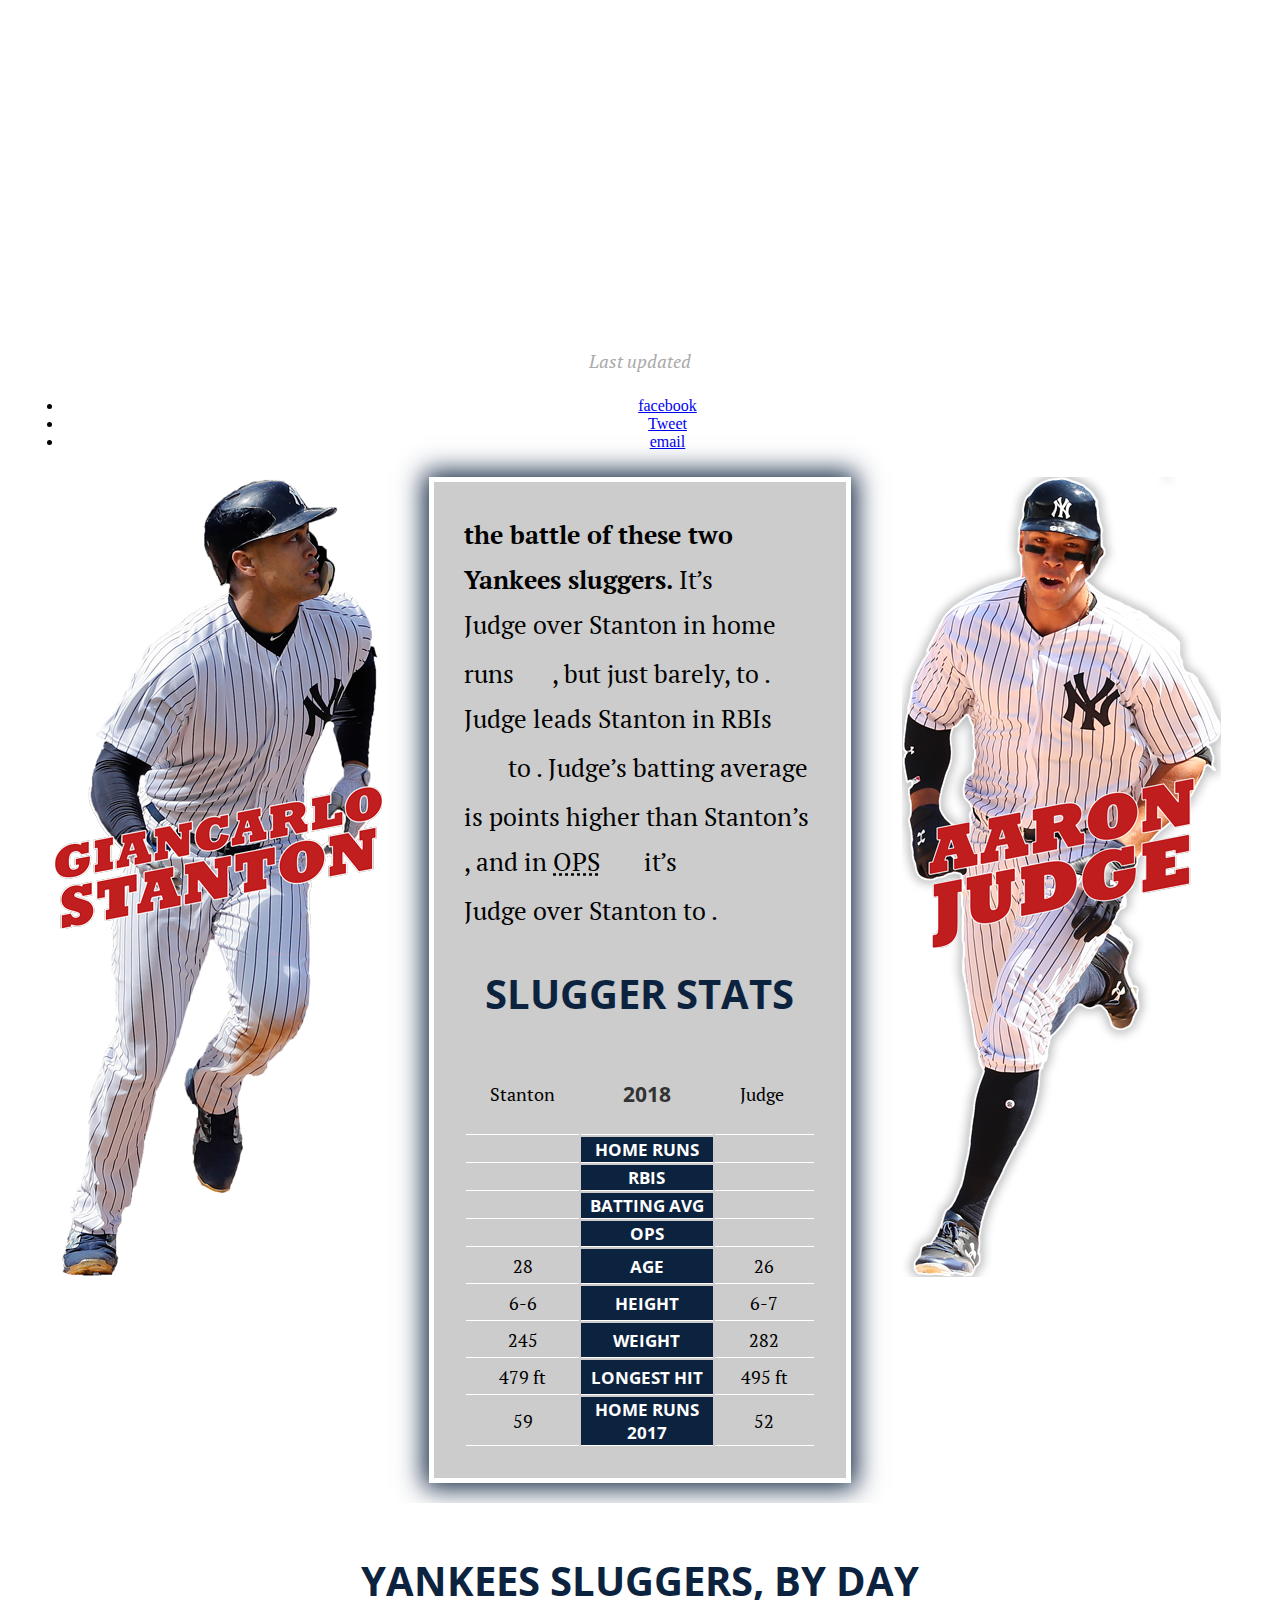
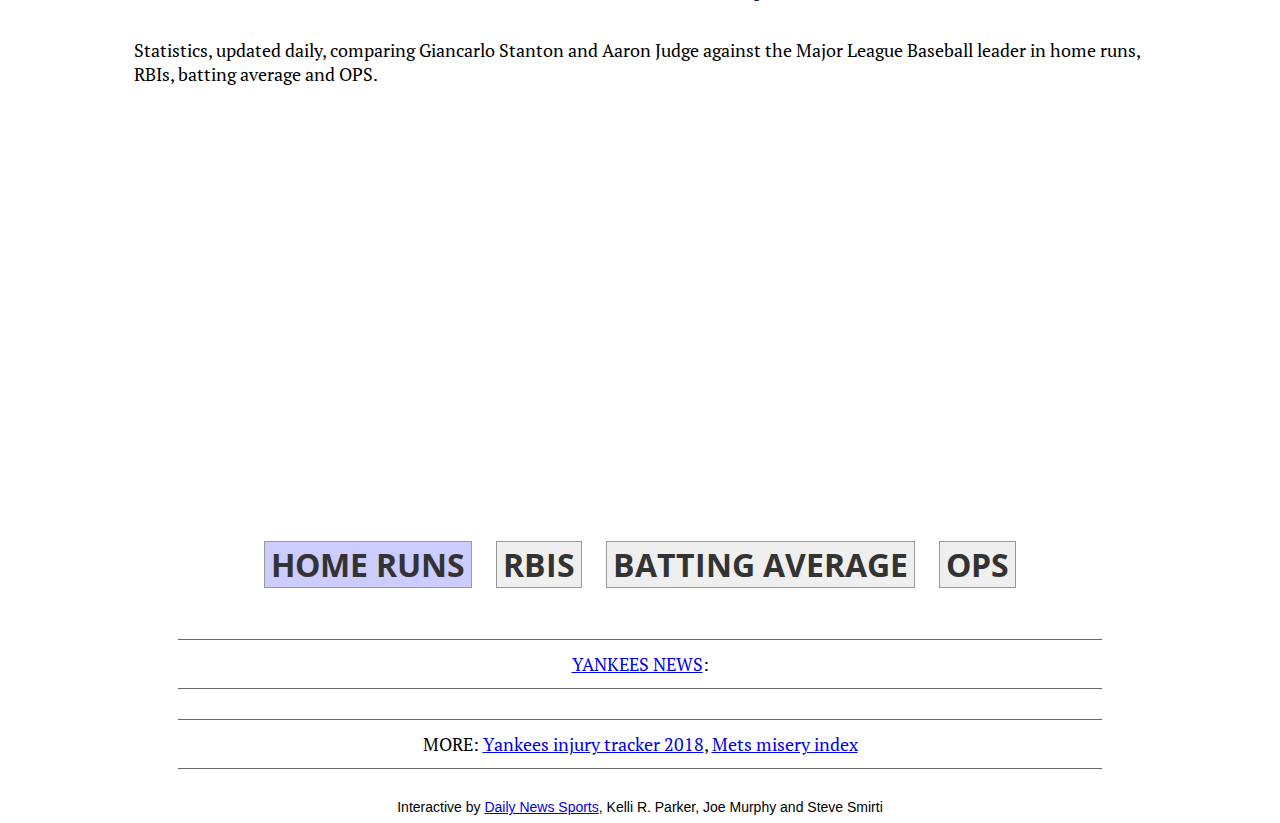
==== www/index.html @ 4eeb4715 "Start on the stats comparison functionaltiy" ====
<!DOCTYPE HTML>
<html lang="en">
<head>
    <title>Yankees sluggers stat tracker: Giancarlo Stanton vs. Aaron Judge</title>
    <link rel="icon" type="image/png" href="http://interactive.nydailynews.com/favicons.png">
    <meta charset="utf-8" />
    <meta name="viewport" content="width=device-width,initial-scale=1" />
    <meta name="apple-mobile-web-app-capable" content="yes" />
    <meta name="apple-mobile-web-app-status-bar-style" content="black" />
    <meta name="format-detection" content="telephone=no" />
    <meta http-equiv="X-UA-Compatible" content="IE=Edge" />

    <!-- Titles -->
    <meta property="og:title" content='Yankees sluggers stat tracker: Stanton vs. Judge' />
    <meta name="twitter:title" content='Yankees sluggers stat tracker: Stanton vs. Judge' />

    <!-- Descriptions -->
    <meta name="description" content="UPDATED DAILY. Batting statistics comparison of these two New York Yankees sluggers, Aaron Judge and Giancarlo Stanton" />
    <meta property="og:description" content="UPDATED DAILY. Analysis and chart comparing these two New York Yankees sluggers, Aaron Judge and Giancarlo Stanton." />
    <meta name="twitter:description" content="UPDATED DAILY. Analysis and chart comparing these two New York Yankees sluggers, Aaron Judge and Giancarlo Stanton." />

    <!-- KEYWORD -->
    <meta name="keywords" content="Aaron Judge,Giancarlo Stanton,MLB,New York Yankees,baseball statistics,updated every day" />

    <!-- LINK -->
    <link rel="canonical" href="http://interactive.nydailynews.com/project/yankees-sluggers-tracker/">
    <meta property="og:url" content="http://interactive.nydailynews.com/project/yankees-sluggers-tracker/" />
    <meta name="twitter:url" content="http://interactive.nydailynews.com/project/yankees-sluggers-tracker/" />

    <!-- THUMBNAIL IMAGE-->
    <meta property="og:image" content="http://interactive.nydailynews.com/project/yankees-sluggers-tracker/img/aaron-judge-giancarlo-stanton.jpg" />
    <meta name="twitter:image" content="http://interactive.nydailynews.com/project/yankees-sluggers-tracker/img/aaron-judge-giancarlo-stanton.jpg" />
    <meta name="twitter:image:alt" content="A composite photo of New York Yankees players Aaron Judge and Giancarlo Stanton with the words 'YANKEES SLUGGERS TRACKER' overlaid." />
    <meta property="og:image:width" content="1024" />
    <meta property="og:image:height" content="512" />

    <!-- PARSELY -->
    <script type="application/ld+json">
        {
            "@context": "http://schema.org",
            "@type": "NewsArticle",
            "headline": "Yankees sluggers tracker",
            "url": "http://interactive.nydailynews.com/project/yankees-sluggers-tracker/",
            "thumbnailUrl": "http://interactive.nydailynews.com/project/yankees-sluggers-tracker/img/aaron-judge-giancarlo-stanton.jpg",
            "dateCreated": "2018-04-05T09:00:00Z",
            "articleSection": "Yankees",
            "creator": ["Interactive Project","Kelli R. Parker", "Joe Murphy"],
            "keywords": ["interactive project","interactive","aaron judge", "yankees", "sports","giancarlo stanton","mlb"]
        }
    </script>

    <!-- NO NEED TO FILL -->
    <meta name="twitter:card" content="summary_large_image">
    <meta name="twitter:site" content="@nydailynews">
    <meta name="twitter:creator" content="@nydni">
    <meta name="decorator" content="responsive" />
    <meta name="nydn_section" content="NY Daily News" />
    <meta name="msvalidate.01" content="02916AAC0DA8B068EFE01D721E03ED7E" />
    <meta name="p:domain_verify" content="78efe4f5c9935744af497772f68a0ee7" />
    <meta property="fb:app_id" content="107464888913" />
    <meta property="fb:admins" content="1594068001" />
    <meta property="fb:pages" content="268914272540" />
    <meta property="og:type" content="article" />
    <meta property="og:site_name" content="NY Daily News" />
    <meta property="article:publisher" content="https://www.facebook.com/NYDailyNews/" />
    <meta name="localeCountry" content="US"/>
    <meta name="localeLanguage" content="en" />

    <link rel="stylesheet" href="//interactive.nydailynews.com/nydn/c/rh.css">
    <link rel="stylesheet" href="css/style.css?v2018">
    <link rel="stylesheet" href="css/emoji.css">
    <link rel="stylesheet" href="//fonts.googleapis.com/css?family=Open+Sans+Condensed:300,700|PT+Serif">
    <script data-main="//interactive.nydailynews.com/nydn/js/rh.js?r=20170405001" src="//interactive.nydailynews.com/nydn/js/require.js?r=2016LIST" defer></script>
    <script src="//assets.adobedtm.com/4fc527d6fda921c80e462d11a29deae2e4cf7514/satelliteLib-c91fdc6ac624c6cbcd50250f79786de339793801.js"></script>
    
    <script>
        var nydn = nydn || {
            "section": "NYDailyNews",
            "subsection": "news",
            "template": "article",
            "revision": "201609014009",
            "bidder": { contains: function() {} },
            "targetPath": document.location.pathname
        };
        var nydnDO = [ { 
            'title':'xxxYankees sluggers trackerxxx', 
            'link':'http://interactive.nydailynews.com/project/yankees-sluggers-tracker/', 
            'p_type':'interactive', 
            'section':'interactive' 
        }];
    </script>
    
    <!-- ADS-START -->
    <script onload="nydn_ads('one');" src="/includes/template/template.js?aaaa"></script>
    <!-- ADS-END -->

    <script>var nav_params = {section: 'yankees', url: 'http://www.nydailynews.com/sports/baseball/yankees'};</script>
    <script src="/library/vendor-nav/vendor-include.js" defer></script>
</head>

<body id="nydailynews" data-section="nydailynews" data-subsection="NY Daily News">

<!-- SITEHEADER-START -->
<header id="templateheader"></header>
<!-- SITEHEADER-END -->

<!-- CONTENT-START -->
<main>
    <article>
        <h1>A tale of two sluggers</h1>
        <h2><span>Giancarlo</span> Stanton vs. <span>Aaron</span> Judge</h2>
        <p class="datestamp"><em>Last updated <time></time></em></p>
        <div style="margin-left: 15px;">
            <ul class="ra-share" id="ra-share-top" style="text-align: center;">
                <li class="rt-share-f"><a target="_blank" href="https://www.facebook.com/sharer/sharer.php?u=http://interactive.nydailynews.com/project/yankees-sluggers-tracker/">facebook</a> </li>
                <li class="ra-share-t"> <a target="_blank" href="https://twitter.com/intent/tweet?text=Who’s winning the slugger battle between @Giancarlo818 and @TheJudge44:&url=http://interactive.nydailynews.com/project/yankees-sluggers-tracker/&via=NYDNsports&related=NYDNsports,NYDNi" id="twitterlink">Tweet</a></li>
                <li class="ra-share-e"> <a href="mailto:?subject=Yankees Sluggers Tracker&body=http://interactive.nydailynews.com/project/yankees-sluggers-tracker/">email</a> </li>
            </ul>
        </div>

        <div class="grid-wrapper">

            <div class="left">
                <img src="img/stanton-big.png" alt="a photo illustration of Giancarlo Stanton">
            </div>
            <div class="right">
                <img src="img/judge-big.png" alt="a photo illustration of Aaron Judge">
            </div>

            <section id="stats" class="center-text">
                <p>
                    <strong id="has-leader">
                        <span id="leader"></span> <span id="desc"></span> the battle of these two Yankees sluggers</span>.
                        <!--
                        <span id="desc-about">between <i class="em em-male-judge"><span>Judge</span></i> and <i class="em em-man"><span>Stanton</span></i></span>.
                        -->
                    </strong>
                    <strong id="tied" class="hide">
                        It’s <span>neck-and-neck between</span>
                        <!--
                        <span id="desc-about">between <i class="em em-male-judge"><span>Judge</span></i> and <i class="em em-man"><span>Stanton</span></i></span>.
                        -->
                        <span>between <span>Judge</span> and <span>Stanton</span></span>.
                    </strong>
                    <!-- HOME RUNS BLURB -->
                    <span id="hrs-has-leader">
                        It’s
                        <span class="nowrap">
                            <span id="hrs-leader">Judge</span> over <span id="hrs-follower">Stanton</span>
                        </span>
                        in home runs<i class="em em-comet"></i><span id="hrs-desc">, but just barely,</span>
                        <span id="hrs-leader-number" class="large"></span> to <span id="hrs-follower-number" class="large"></span>.
                    </span>
                    <span id="hrs-tied" class="hide">
                        Home runs <i class="em em-comet"></i> are <span id="hrs-desc-tied">even</span> at <span id="hrs-number" class="large">5</span>, and
                    </span>
                    <!-- RBIS BLURB -->
                    <span id="rbis-has-leader">
                        <span id="rbis-leader">Judge</span> leads <span id="rbis-follower">Stanton</span> in RBIs <i class="em em-baseball"></i>
                        <span id="rbis-leader-number" class="large"></span> to <span id="rbis-follower-number" class="large"></span>.
                    </span>
                    <span id="rbis-tied" class="hide">
                        RBIs <i class="em em-baseball"></i> are <span id="rbis-desc-tied">even</span> at <span id="rbis-number" class="large"></span>,
                    </span>
                    <!-- BATTING AVERAGE BLURB -->
                    <span id="avg-has-leader">
                        <span id="avg-leader">Judge’s</span> <span id="avg-leader-number" class="large"></span> batting average <span id="avg-leader-yikes"></span> <!--<i class="em em-dart"></i>-->
                        is <span id="avg-desc"></span> <span id="avg-number-diff"></span> points higher than
                        <span id="avg-follower">Stanton’s</span> <span id="avg-follower-number" class="large"><span id="avg-follower-yikes"></span></span>, <span id="avg-transition">and</span>
                    </span>
                    <span id="avg-tied" class="hide">
                        Batting average<!--<i class="em em-dart"></i>--> is <span id="avg-desc-tied">even</span> at <span id="avg-number" class="large"></span>, while
                    </span>
                    <!-- OPS BLURB -->
                    <span id="ops-has-leader">
                        in <abbr title="On-base percentage plus slugging">OPS</abbr><i class="em em-stadium"></i>
                        it’s
                        <span class="nowrap">
                            <span id="ops-leader">Judge</span> over <span id="ops-follower">Stanton</span>
                        </span>
                        <span id="ops-desc"></span>
                        <span id="ops-leader-number" class="large"></span> to <span id="ops-follower-number" class="large"></span>.
                    </span>
                    <span id="ops-tied" class="hide">
                        <abbr title="On-base percentage plus slugging">OPS</abbr> <i class="em em-stadium"></i> is <span id="ops-desc-tied">even</span> at <span id="ops-number" class="large"></span>.
                    </span>
                </p>

                <h2 id="slugger-stats">Slugger Stats</h2>
                <table class="stats">
                    <thead>
                        <tr><th>Stanton</th><td><h3>2018</h3></td><th>&nbsp;Judge &nbsp;</th></tr>
                    </thead>
                    <tbody>
                        <tr><td id="stanton-hrs"></td><th>Home runs</th><td id="judge-hrs"></td></tr>
                        <tr><td id="stanton-rbis"></td><th>RBIs</th><td id="judge-rbis"></td></tr>
                        <tr><td id="stanton-avg"></td><th>Batting <abbr>Avg</abbr></th><td id="judge-avg"></td></tr>
                        <tr><td id="stanton-ops"></td><th>OPS</th><td id="judge-ops"></td></tr>

                        <tr class="gap"><td>28</td><th>Age</th><td>26</td></tr>
                        <tr><td>6-6</td><th>Height</th><td>6-7</td></tr>
                        <tr><td>245</td><th>Weight</th><td>282</td></tr>
                        <tr><td>479 ft</td><th>Longest hit</th><td>495 ft</td></tr>
                        <tr><td>59</td><th>Home&nbsp;runs 2017</th><td>52</td></tr>
                    </tbody>
                </table>
            </section>

            <section id="bottom-chart">
                <h2>Yankees sluggers, by&nbsp;day</h2>
                <p>
                    Statistics, updated daily, comparing Giancarlo Stanton and Aaron Judge against the Major League Baseball leader in
                    home runs, RBIs, batting average and OPS.
                </p>
                <figure>
                    <svg id="daily"></svg>
                    <figcaption id="daily-blurb"></figcaption>
                    <button class="active" id="hrs" onClick="chrt.button_click(this);">Home Runs</button>
                    <button id="rbis" onClick="chrt.button_click(this);">RBIs</button>
                    <button id="avg" onClick="chrt.button_click(this);">Batting Average</button>
                    <button id="ops" onClick="chrt.button_click(this);">OPS</button>
                    <!--
                    <button id="maris-mantle" onClick="chrt.button_click(this);">Maris &amp; Mantle</button>
                    -->
                </figure>
            </section>
        </div>

        <p class="latest-news"><a href="http://www.nydailynews.com/sports/baseball/yankees">YANKEES NEWS</a>: <strong id="latest-news-headline"></strong></p>
        <script onload="document.getElementById('latest-news-headline').innerHTML=hed;" src="//interactive.nydailynews.com/feeds/tag-yankees-1.js"></script>

        <p class="latest-news">MORE: <a href="http://www.nydailynews.com/sports/baseball/yankees/yankees-injury-tracker-2018-article-1.3926317">Yankees injury tracker 2018</a>, <a href="http://interactive.nydailynews.com/project/mets-misery-index/">Mets misery index</a></p>

        <p class="byline deemphasize">
            Interactive by <a href="http://www.nydailynews.com/sports">Daily News Sports</a>, Kelli R. Parker, Joe Murphy and Steve Smirti
        </p>
    </article>
</main>

<script>
function load_chart() { chrt.on_load(); }
</script>
<script src="//interactive.nydailynews.com/js/d3/d3.v4.min.js"></script>
<script onload="stats.init('2018');" src="js/app.js?v20180509c"></script>

<!-- CONTENT-END -->

<!-- FOOTER-START -->
<footer id="templatefooter"></footer>
<!-- FOOTER-END -->
<div id="ra-bp">
    <section id="rao"><div id="rao-close"></div> <div id="rao-wrap"></div> </section>
</div>
<div id="r-scripts">
    <div id="parsely-root" style="display: none">
        <span id="parsely-cfg" data-parsely-site="nydailynews.com"></span>
    </div>
    <div class="r-ad">
        <div id="div-gpt-ad-x100">
        </div>
    </div>
</div>
</body>
</html>
---- www/css/style.css ----
article h1, article h2, article h3, article h4, article h5, article button {
    font-family: 'Open Sans Condensed', sans-serif;
	font-display: optional;
    color: #333;
    text-rendering: optimizeLegibility;
}

article h1 {
    font-size: 7em;
    line-height: 1em;
    text-transform: uppercase;
    margin: 0 auto 8px;
    text-align: center;
    color: #ffffff;
    letter-spacing: -1px;
    padding-top: 30px;
}
article h1 + h2 {
    color: white;
    line-height: 36px;
    margin-bottom: 10px;
}

.intro p {
    font: normal 20px 'PT Serif', serif;
	font-display: optional;
    text-align: left;
    line-height: 30px;
    color: #ffffff;
}

p.byline {
    font: normal 14px "Open Sans", sans-serif;
	font-display: optional;
    width: 90%;
    margin: auto;
    text-align: center;
}

.center {
    text-align: center;
    margin: auto;
    margin-bottom: 10px;
}

.hide {
    display: none;
}

.ad {
    margin: 10px auto;
}

article {
    background-image: url('../img/slugger-bg.jpg');
    background-size: contain;
    background-repeat: no-repeat;
    margin: auto;
    float: none;
    text-align: center;
}

.latest-news {
    text-align: center;
    border-top: 1px solid #666;
    border-bottom: 1px solid #666;
    max-width: 900px;
    margin: 30px auto;
    padding: 12px;
}

.grid-wrapper {
    margin: 0 auto;
    display: -ms-grid;
    display: grid;
    -ms-grid-columns: 1fr 1fr 1fr;
    grid-columns: 1fr 1fr 1fr;
    grid-template-columns: repeat(3, 1fr);
    grid-auto-rows: minmax(10px, auto);
    width: 100%;
}

.intro {
    -ms-grid-column: 1;
    grid-column: 1 / 4;
    -ms-grid-row: 1;
    grid-row: 1;
    margin: 30px auto;
    margin-bottom: 0;
    max-width: 600px;
}

#stats p, figcaption {
    font-family: 'PT Serif', serif;
	font-display: optional;
    font-size: 25px;
    line-height: 45px;
    text-align: left;
    margin-bottom: 30px;
    width: 100%;
}

figcaption {
    width: 80%;
    max-width: 800px;
    margin-left: auto;
    margin-right: auto;
    line-height: 30px;
}
i.em span { display: none; }
.em-comet {
    transform: rotate(270deg) scaleX(-1);
}
.large { font-size: 150%; }
.nowrap { white-space: nowrap; }

.left {
    -ms-grid-column: 1;
    grid-column: 1;
    -ms-grid-row: 2;
    grid-row: 2;
}

.center-text {
    -ms-grid-column: 2;
    grid-column: 2;
    -ms-grid-row: 2;
    grid-row: 2;
    align-self: center;
    padding: 30px;
    background-color: #ccc;
    border: 5px solid white;
    box-shadow: 0px 0px 25px 5px #0C2340;
    -webkit-box-shadow: 0px 0px 25px 5px #0C2340;
    -moz-box-shadow: 0px 0px 25px 5px #0C2340;
    margin-bottom: 20px;
}

article h2 {
    font-size: 40px;
    text-transform: uppercase;
    margin-bottom: 30px;
    color: #0C2340;
}
.red {
    color: #cc0000;
}

table.stats {
    width: 100%;
    margin: auto;
}

table.stats tr.gap {
    border-top: 20px solid #ccc;
}

article td, article thead th {
    padding: 5px;
    border-bottom: 1px solid white;
    font: normal 18px 'PT Serif', serif;
    vertical-align: middle;
}

article tbody th {
    width: 130px;
    font: bold 17px 'Open Sans Condensed', sans-serif;
    background-color: #0C2340;
    color: #fff;
    text-transform: uppercase;
    border-bottom: solid 1px white;
    vertical-align: middle;
}

article p {
    font: normal 18px 'PT Serif', serif;
    text-align: left;
    margin: auto;
    margin-bottom: 10px;
    width: 80%;
}
article #gamer p {
    text-transform: none;
    line-height: 28px;
}

#stats p.datestamp, p.datestamp {
    color: #aaa;
    text-align: center;
	line-height: 40px;
}

.right {
    -ms-grid-column: 3;
    grid-column: 3;
    -ms-grid-row: 2;
    grid-row: 2;
}

/*--------- CHART STYLES ---------*/
section#bottom-chart {
    background-color: white;
    -ms-grid-column: 1 / 4;
    grid-column: 1 / 4;
    -ms-grid-row: 3;
    grid-row: 3;
}
section#bottom-chart h2 {
    margin-top: 50px;
}
section svg#daily {
    margin: auto;
    width: 80%;
    height: 400px;
}
figure button.active {
    background-color: #CCF;
}
figure button {
    border: 1px solid #999;
    text-transform: uppercase;
    font-size: 200%;
    font-weight: bold;
    margin: 5px 10px;
}
/*--------- HANDHELD ---------*/

@media only screen and (min-width: 250px) and (max-width: 310px) {
    article h1 + h2 {
        color: #0C2340;
    }
}
@media only screen and (min-width: 250px) and (max-width: 727px) {

    article p {
        width: 100%;
    }
    #bottom-chart p, figcaption {
        margin: 10px;
    }
    .grid-wrapper{
        display: block;
    }

    .intro {
        margin: 0;
        padding-top: 10px;
    }

    article h1 {
        font-size: 6em;
        line-height: 0.9em;
        color: #FFF;
        -webkit-text-stroke: 2px #c01d1f;
        letter-spacing: -4px;
    }

    .left, .right {
        display: none;
    }

    .center-text {
        margin-top: 10px;
        padding: 15px;
        box-shadow: none;
        border: none;
    }

    section#stats.center-text p {
        font-size: 20px;
        line-height: 40px;
    }

    table.stats {
        table-layout: fixed;
    }

    .stats th {
        padding: 3px;
    }

    section#bottom-chart h2 {
        line-height: 1em;
    }

    section#bottom-chart p {
        margin: 10px;
    }

    section svg#daily {
        margin-left: -30px;
        width: 100%;
    }
}

/*--------- TABLET ---------*/

@media only screen and (min-width: 728px) and (max-width: 1100px) {

    article h1 {
        margin-bottom: 0;
    }

    article h1, article h1 + h2 {
        -webkit-text-stroke: 2px #c01d1f;
    }

    .left {
        grid-column: 1;
        grid-row: 2;
    }
    .right { 
        grid-column: 3;
        grid-row: 2;
    }

    .center-text {
        grid-column: 1 / 4;
        grid-row: 3;
        margin: -350px 50px 20px 50px;
    }

    table.stats {
        width: 75%;
        table-layout: fixed;
    }

    .stats th {
        width: 175px;
        padding: 3px;
    }

    section#bottom-chart {
        grid-row: 4;
    }
}
#rh-subnav { display: none; }
---- www/css/emoji.css ----
.em,.em-svg{height:1.5em;width:1.5em;background-position:center;background-repeat:no-repeat;background-size:contain;display:inline-block;vertical-align:middle}
.em-dart{background-image:url("https://twemoji.maxcdn.com/2/72x72/1f3af.png")}
.em-dart.em-svg{background:url("https://twemoji.maxcdn.com/2/72x72/1f3af.png");background-image:url("https://twemoji.maxcdn.com/2/svg/1f3af.svg"),none}
.em-arrow_right{background-image:url("https://twemoji.maxcdn.com/2/72x72/27a1.png")}
.em-arrow_right.em-svg{background:url("https://twemoji.maxcdn.com/2/72x72/27a1.png");background-image:url("https://twemoji.maxcdn.com/2/svg/27a1.svg"),none}
.em-arrow_left{background-image:url("https://twemoji.maxcdn.com/2/72x72/2b05.png")}
.em-arrow_left.em-svg{background:url("https://twemoji.maxcdn.com/2/72x72/2b05.png");background-image:url("https://twemoji.maxcdn.com/2/svg/2b05.svg"),none}
.em-stadium{background-image:url("https://twemoji.maxcdn.com/2/72x72/1f3df.png")}
.em-stadium.em-svg{background:url("https://twemoji.maxcdn.com/2/72x72/1f3df.png");background-image:url("https://twemoji.maxcdn.com/2/svg/1f3df.svg"),none}
.em-baseball{background-image:url("https://twemoji.maxcdn.com/2/72x72/26be.png")}
.em-baseball.em-svg{background:url("https://twemoji.maxcdn.com/2/72x72/26be.png");background-image:url("https://twemoji.maxcdn.com/2/svg/26be.svg"),none}
.em-volcano{background-image:url("https://twemoji.maxcdn.com/2/72x72/1f30b.png")}
.em-volcano.em-svg{background:url("https://twemoji.maxcdn.com/2/72x72/1f30b.png");background-image:url("https://twemoji.maxcdn.com/2/svg/1f30b.svg"),none}
.em-male-judge{background-image:url("https://twemoji.maxcdn.com/2/72x72/1f468-200d-2696-fe0f.png")}
.em-male-judge.em-svg{background:url("https://twemoji.maxcdn.com/2/72x72/1f468-200d-2696-fe0f.png");background-image:url("https://twemoji.maxcdn.com/2/svg/1f468-200d-2696-fe0f.svg"),none}
.em-comet{background-image:url("https://twemoji.maxcdn.com/2/72x72/2604.png")}
.em-comet.em-svg{background:url("https://twemoji.maxcdn.com/2/72x72/2604.png");background-image:url("https://twemoji.maxcdn.com/2/svg/2604.svg"),none}
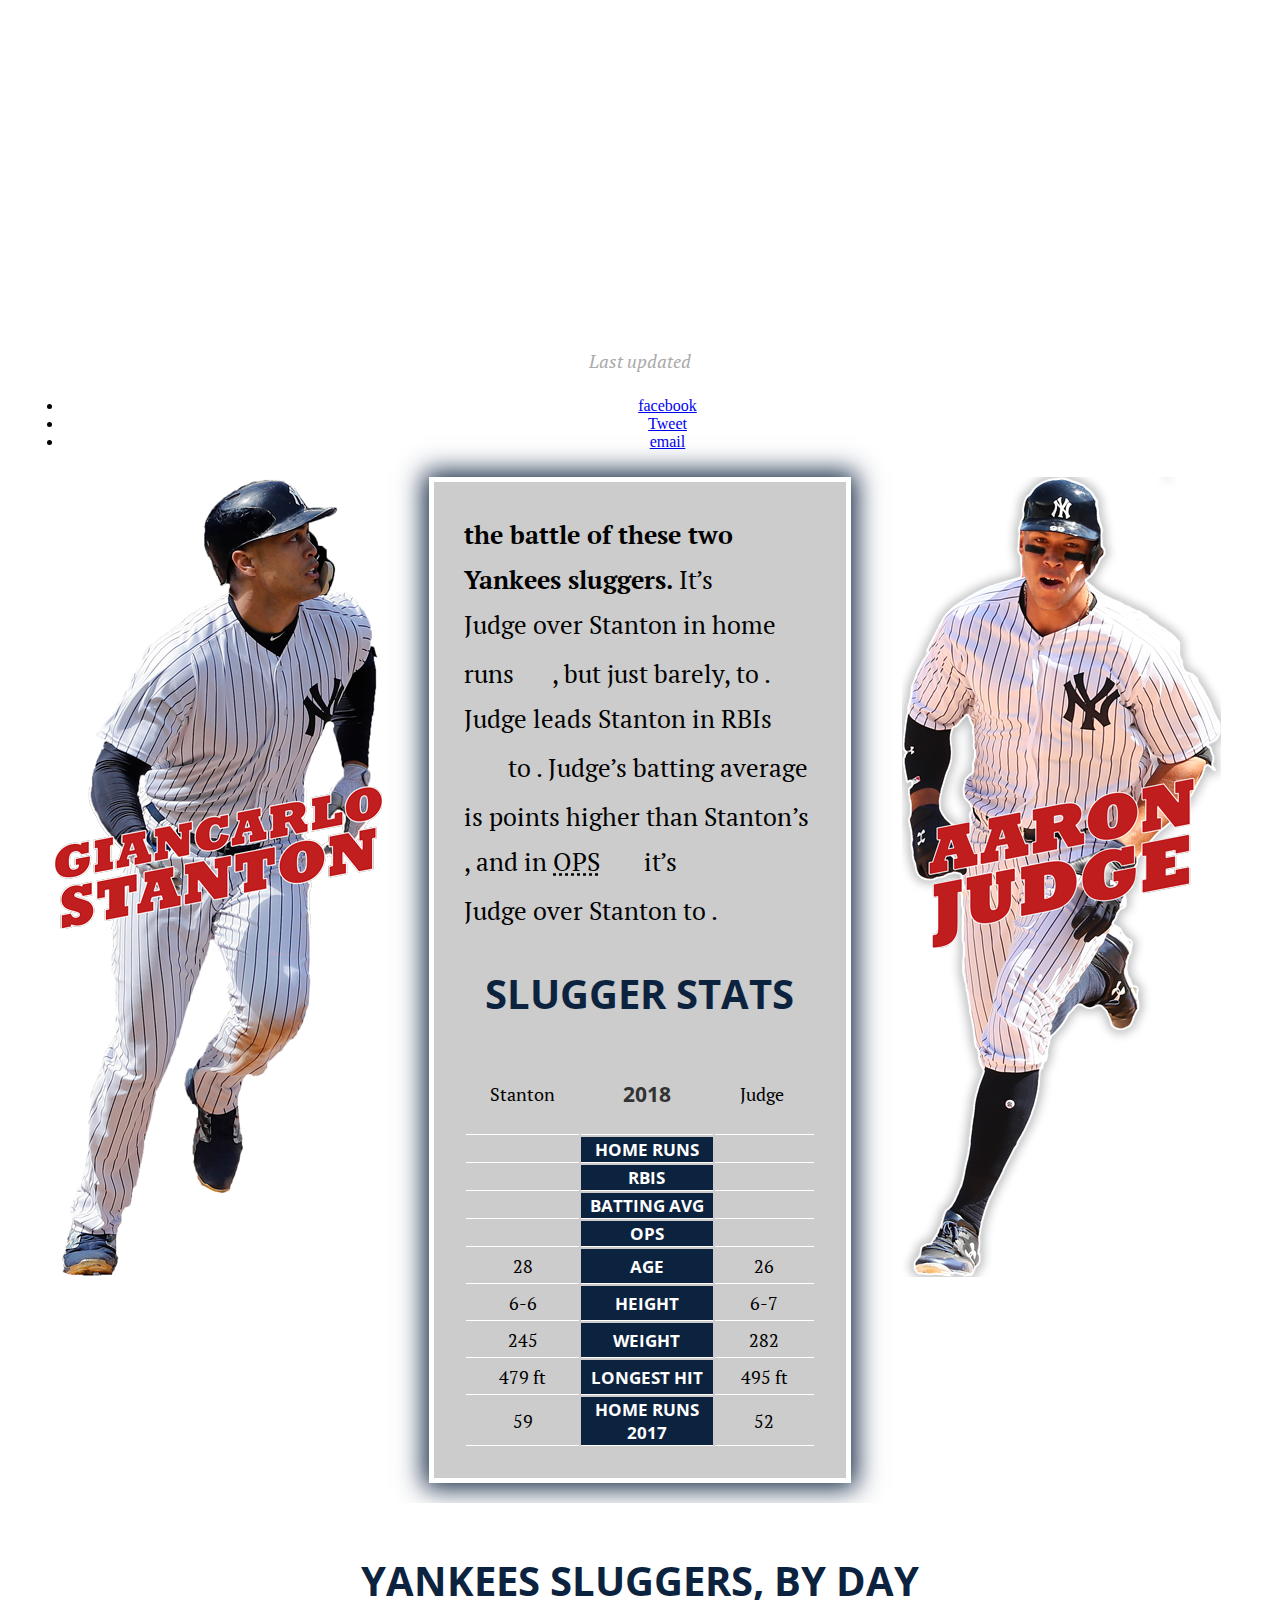
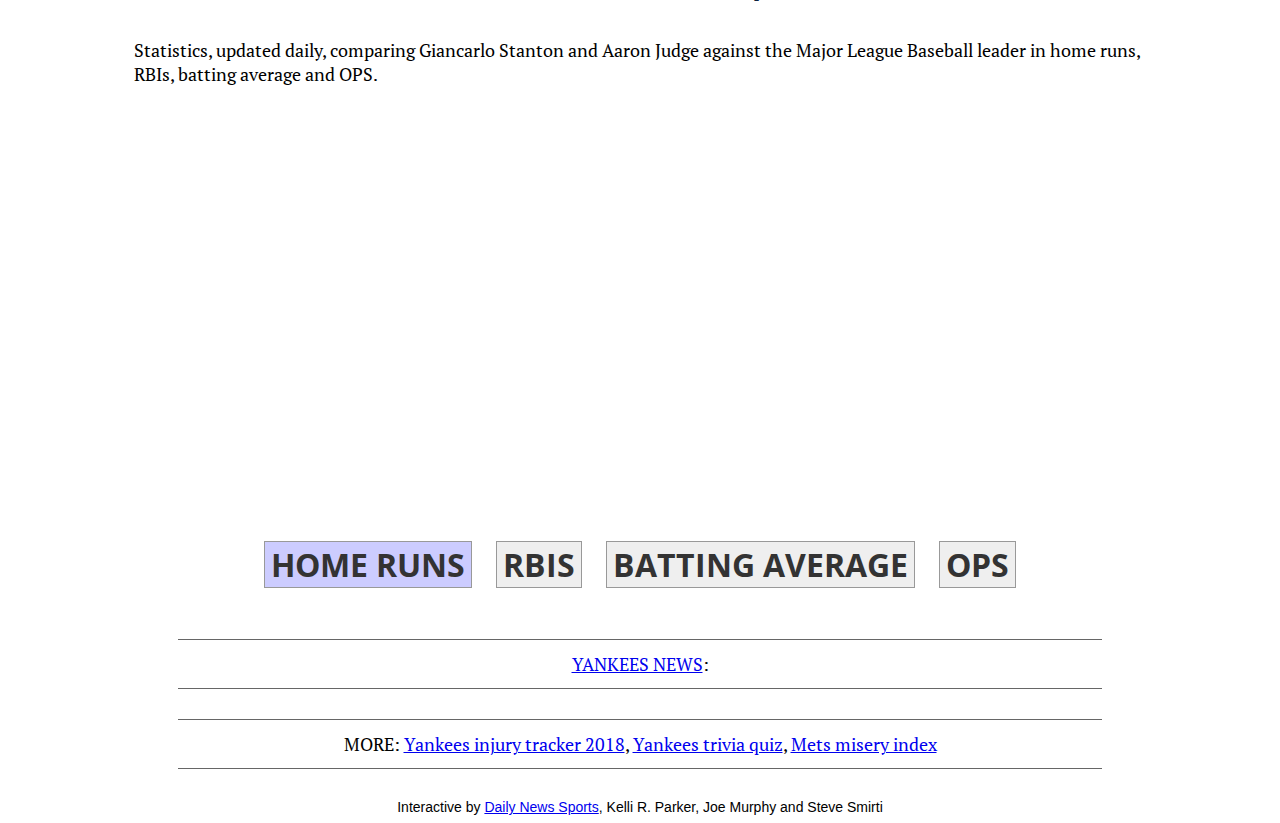
==== commit 19ee019e: "Write most of the logic that gets the stats for the sluggers in the previous game" ====
--- a/www/index.html
+++ b/www/index.html
@@ -229,7 +229,12 @@
         <p class="latest-news"><a href="http://www.nydailynews.com/sports/baseball/yankees">YANKEES NEWS</a>: <strong id="latest-news-headline"></strong></p>
         <script onload="document.getElementById('latest-news-headline').innerHTML=hed;" src="//interactive.nydailynews.com/feeds/tag-yankees-1.js"></script>
 
-        <p class="latest-news">MORE: <a href="http://www.nydailynews.com/sports/baseball/yankees/yankees-injury-tracker-2018-article-1.3926317">Yankees injury tracker 2018</a>, <a href="http://interactive.nydailynews.com/project/mets-misery-index/">Mets misery index</a></p>
+        <p class="latest-news">
+            MORE:
+            <a href="http://www.nydailynews.com/sports/baseball/yankees/yankees-injury-tracker-2018-article-1.3926317">Yankees injury tracker 2018</a>,
+            <a href="http://interactive.nydailynews.com/2015/04/yankee-trivia/">Yankees trivia quiz</a>,
+            <a href="http://interactive.nydailynews.com/project/mets-misery-index/">Mets misery index</a>
+        </p>
 
         <p class="byline deemphasize">
             Interactive by <a href="http://www.nydailynews.com/sports">Daily News Sports</a>, Kelli R. Parker, Joe Murphy and Steve Smirti
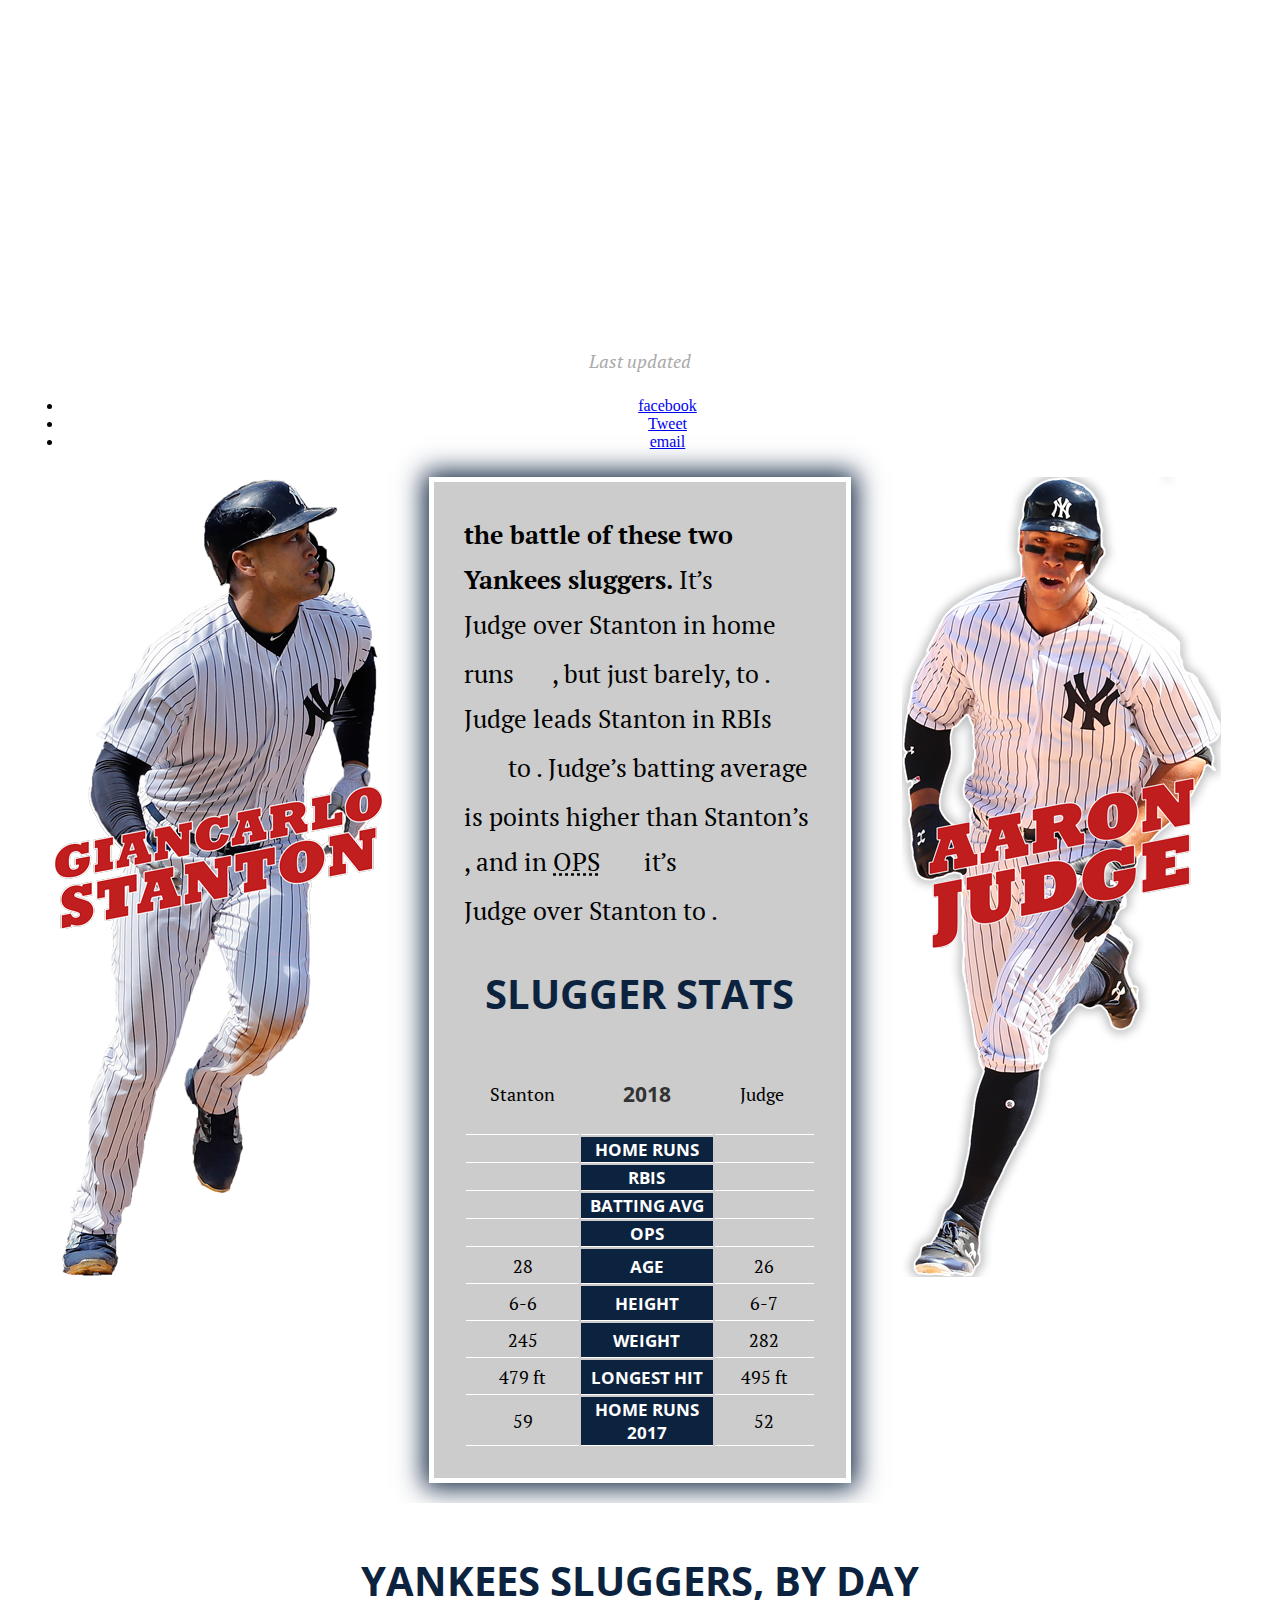
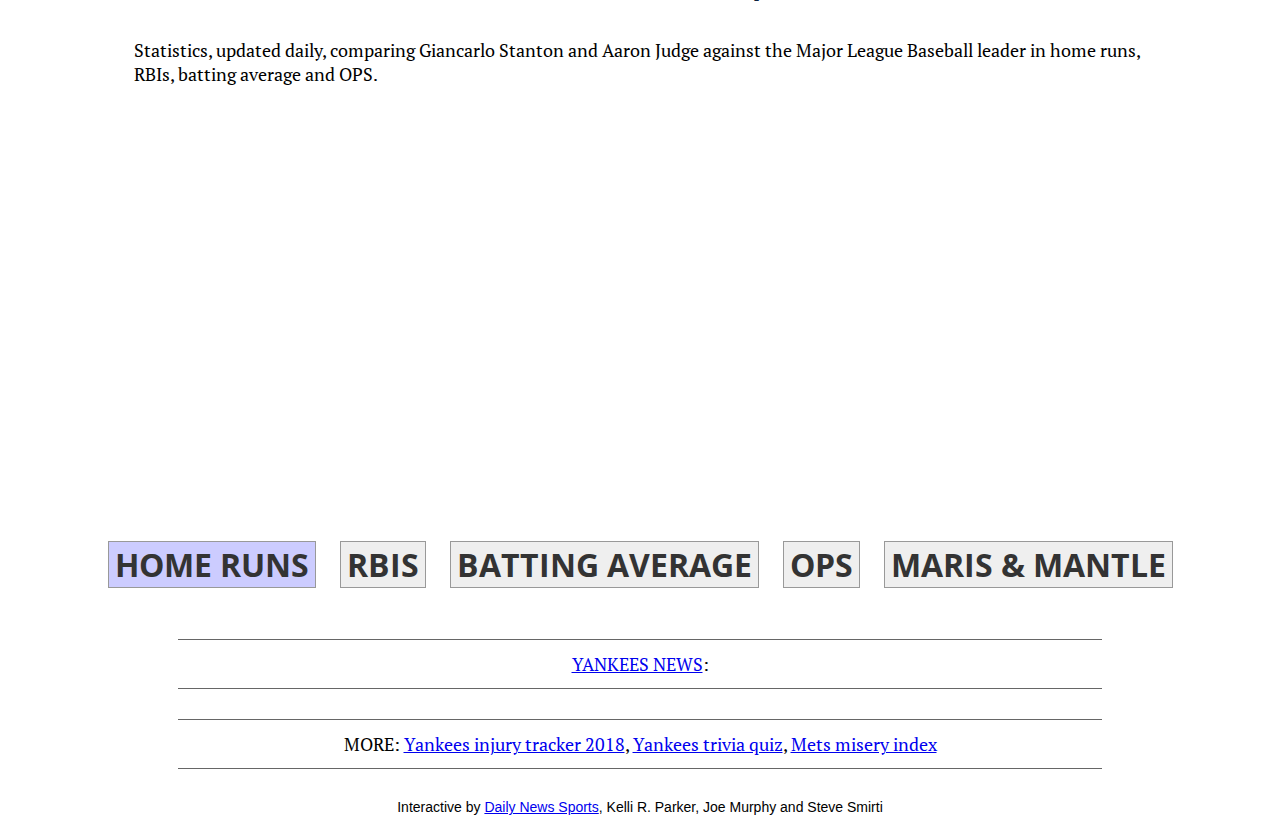
==== commit a17cab3a: "Update meta and title" ====
--- a/www/index.html
+++ b/www/index.html
@@ -1,7 +1,7 @@
 <!DOCTYPE HTML>
 <html lang="en">
 <head>
-    <title>Yankees sluggers stat tracker: Giancarlo Stanton vs. Aaron Judge</title>
+    <title>Giancarlo Stanton vs. Aaron Judge: Yankees sluggers stat tracker</title>
     <link rel="icon" type="image/png" href="http://interactive.nydailynews.com/favicons.png">
     <meta charset="utf-8" />
     <meta name="viewport" content="width=device-width,initial-scale=1" />
@@ -15,9 +15,9 @@
     <meta name="twitter:title" content='Yankees sluggers stat tracker: Stanton vs. Judge' />
 
     <!-- Descriptions -->
-    <meta name="description" content="UPDATED DAILY. Batting statistics comparison of these two New York Yankees sluggers, Aaron Judge and Giancarlo Stanton" />
-    <meta property="og:description" content="UPDATED DAILY. Analysis and chart comparing these two New York Yankees sluggers, Aaron Judge and Giancarlo Stanton." />
-    <meta name="twitter:description" content="UPDATED DAILY. Analysis and chart comparing these two New York Yankees sluggers, Aaron Judge and Giancarlo Stanton." />
+    <meta name="description" content="UPDATED DAILY. Compare New York Yankees’ Aaron Judge against Giancarlo Stanton’s batting statistics." />
+    <meta property="og:description" content="UPDATED DAILY. Compare New York Yankees’ Aaron Judge against Giancarlo Stanton’s batting statistics." />
+    <meta name="twitter:description" content="UPDATED DAILY. Compare New York Yankees’ Aaron Judge against Giancarlo Stanton’s batting statistics." />
 
     <!-- KEYWORD -->
     <meta name="keywords" content="Aaron Judge,Giancarlo Stanton,MLB,New York Yankees,baseball statistics,updated every day" />
@@ -219,9 +219,7 @@
                     <button id="rbis" onClick="chrt.button_click(this);">RBIs</button>
                     <button id="avg" onClick="chrt.button_click(this);">Batting Average</button>
                     <button id="ops" onClick="chrt.button_click(this);">OPS</button>
-                    <!--
                     <button id="maris-mantle" onClick="chrt.button_click(this);">Maris &amp; Mantle</button>
-                    -->
                 </figure>
             </section>
         </div>
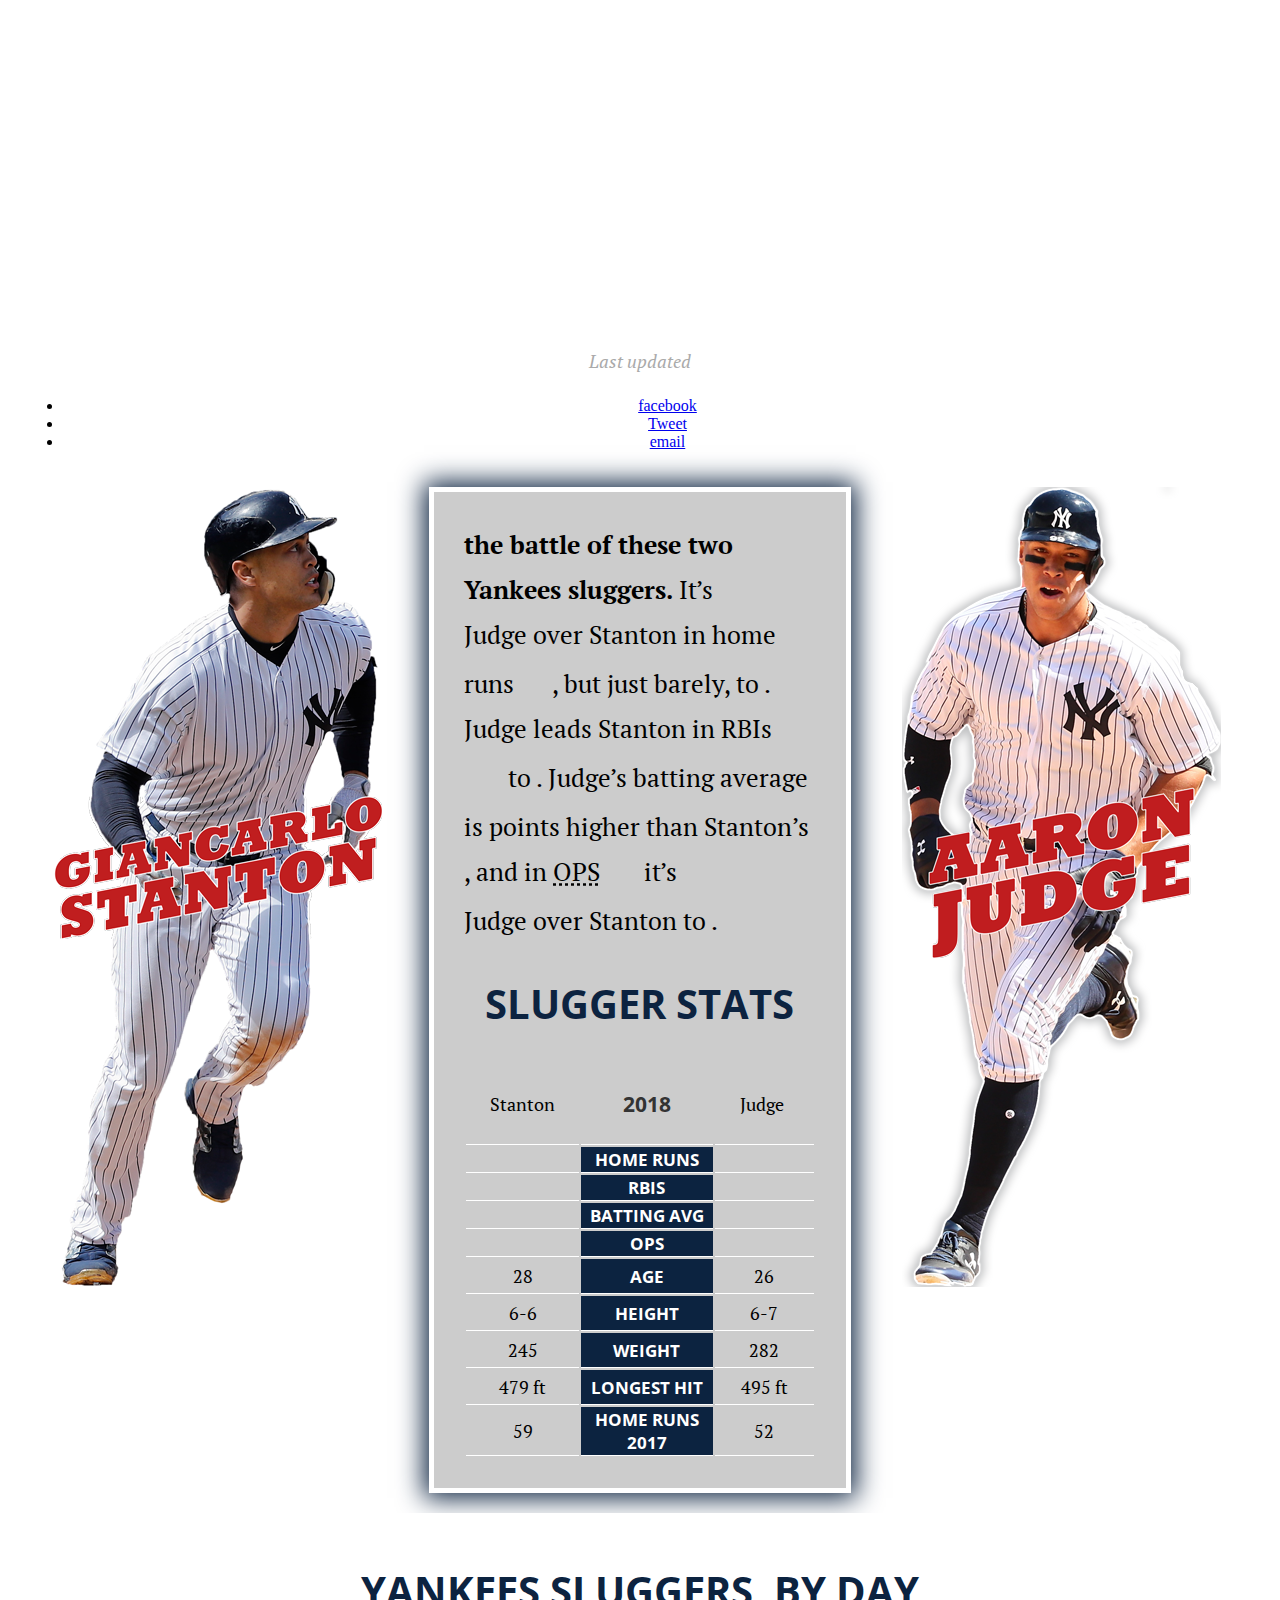
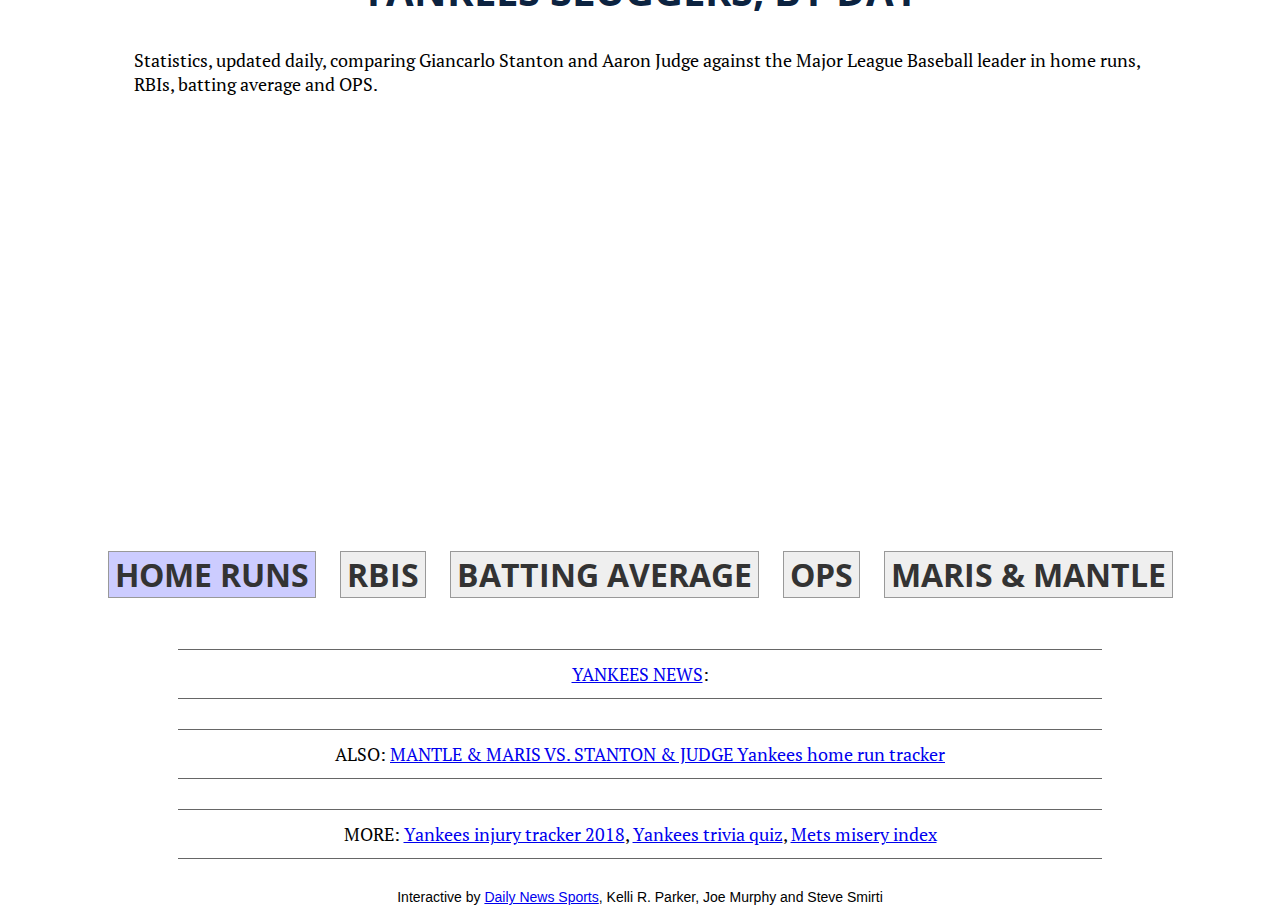
==== commit 475075c5: "Add an ad" ====
--- a/www/index.html
+++ b/www/index.html
@@ -67,7 +67,7 @@
     <meta name="localeLanguage" content="en" />
 
     <link rel="stylesheet" href="//interactive.nydailynews.com/nydn/c/rh.css">
-    <link rel="stylesheet" href="css/style.css?v2018">
+    <link rel="stylesheet" href="css/style.css?v201805">
     <link rel="stylesheet" href="css/emoji.css">
     <link rel="stylesheet" href="//fonts.googleapis.com/css?family=Open+Sans+Condensed:300,700|PT+Serif">
     <script data-main="//interactive.nydailynews.com/nydn/js/rh.js?r=20170405001" src="//interactive.nydailynews.com/nydn/js/require.js?r=2016LIST" defer></script>
@@ -206,6 +206,12 @@
                 </table>
             </section>
 
+			<div class="ad center">
+				<div id='div-gpt-ad-1423507761396-4'>
+					<script> googletag.cmd.push(function() { googletag.display('div-gpt-ad-1423507761396-4'); });</script>
+				</div>
+			</div>
+
             <section id="bottom-chart">
                 <h2>Yankees sluggers, by&nbsp;day</h2>
                 <p>
@@ -228,6 +234,10 @@
         <script onload="document.getElementById('latest-news-headline').innerHTML=hed;" src="//interactive.nydailynews.com/feeds/tag-yankees-1.js"></script>
 
         <p class="latest-news">
+            ALSO: <a href="roger-maris-mickey-mantle-vs-giancarlo-stanton-aaron-judge/">MANTLE & MARIS VS. STANTON & JUDGE Yankees home run tracker</a>
+        </p>
+
+        <p class="latest-news">
             MORE:
             <a href="http://www.nydailynews.com/sports/baseball/yankees/yankees-injury-tracker-2018-article-1.3926317">Yankees injury tracker 2018</a>,
             <a href="http://interactive.nydailynews.com/2015/04/yankee-trivia/">Yankees trivia quiz</a>,
@@ -244,7 +254,7 @@
 function load_chart() { chrt.on_load(); }
 </script>
 <script src="//interactive.nydailynews.com/js/d3/d3.v4.min.js"></script>
-<script onload="stats.init('2018');" src="js/app.js?v20180509c"></script>
+<script onload="stats.init('2018');" src="js/app.js?v20180530"></script>
 
 <!-- CONTENT-END -->
 
--- a/www/css/style.css
+++ b/www/css/style.css
@@ -229,6 +229,9 @@
     article h1 + h2 {
         color: #0C2340;
     }
+    #stats p.datestamp, p.datestamp {
+        color: #333;
+    }
 }
 @media only screen and (min-width: 250px) and (max-width: 727px) {
 
@@ -236,7 +239,7 @@
         width: 100%;
     }
     #bottom-chart p, figcaption {
-        margin: 10px;
+        margin: 10px auto;
     }
     .grid-wrapper{
         display: block;
@@ -335,3 +338,13 @@
     }
 }
 #rh-subnav { display: none; }
+
+article > figure img {
+    width: 90%;
+    margin: 0 auto;
+}
+article > figure figcaption {
+    font-size: 14px;
+    line-height: 14px;
+    margin-top: 5px;
+}
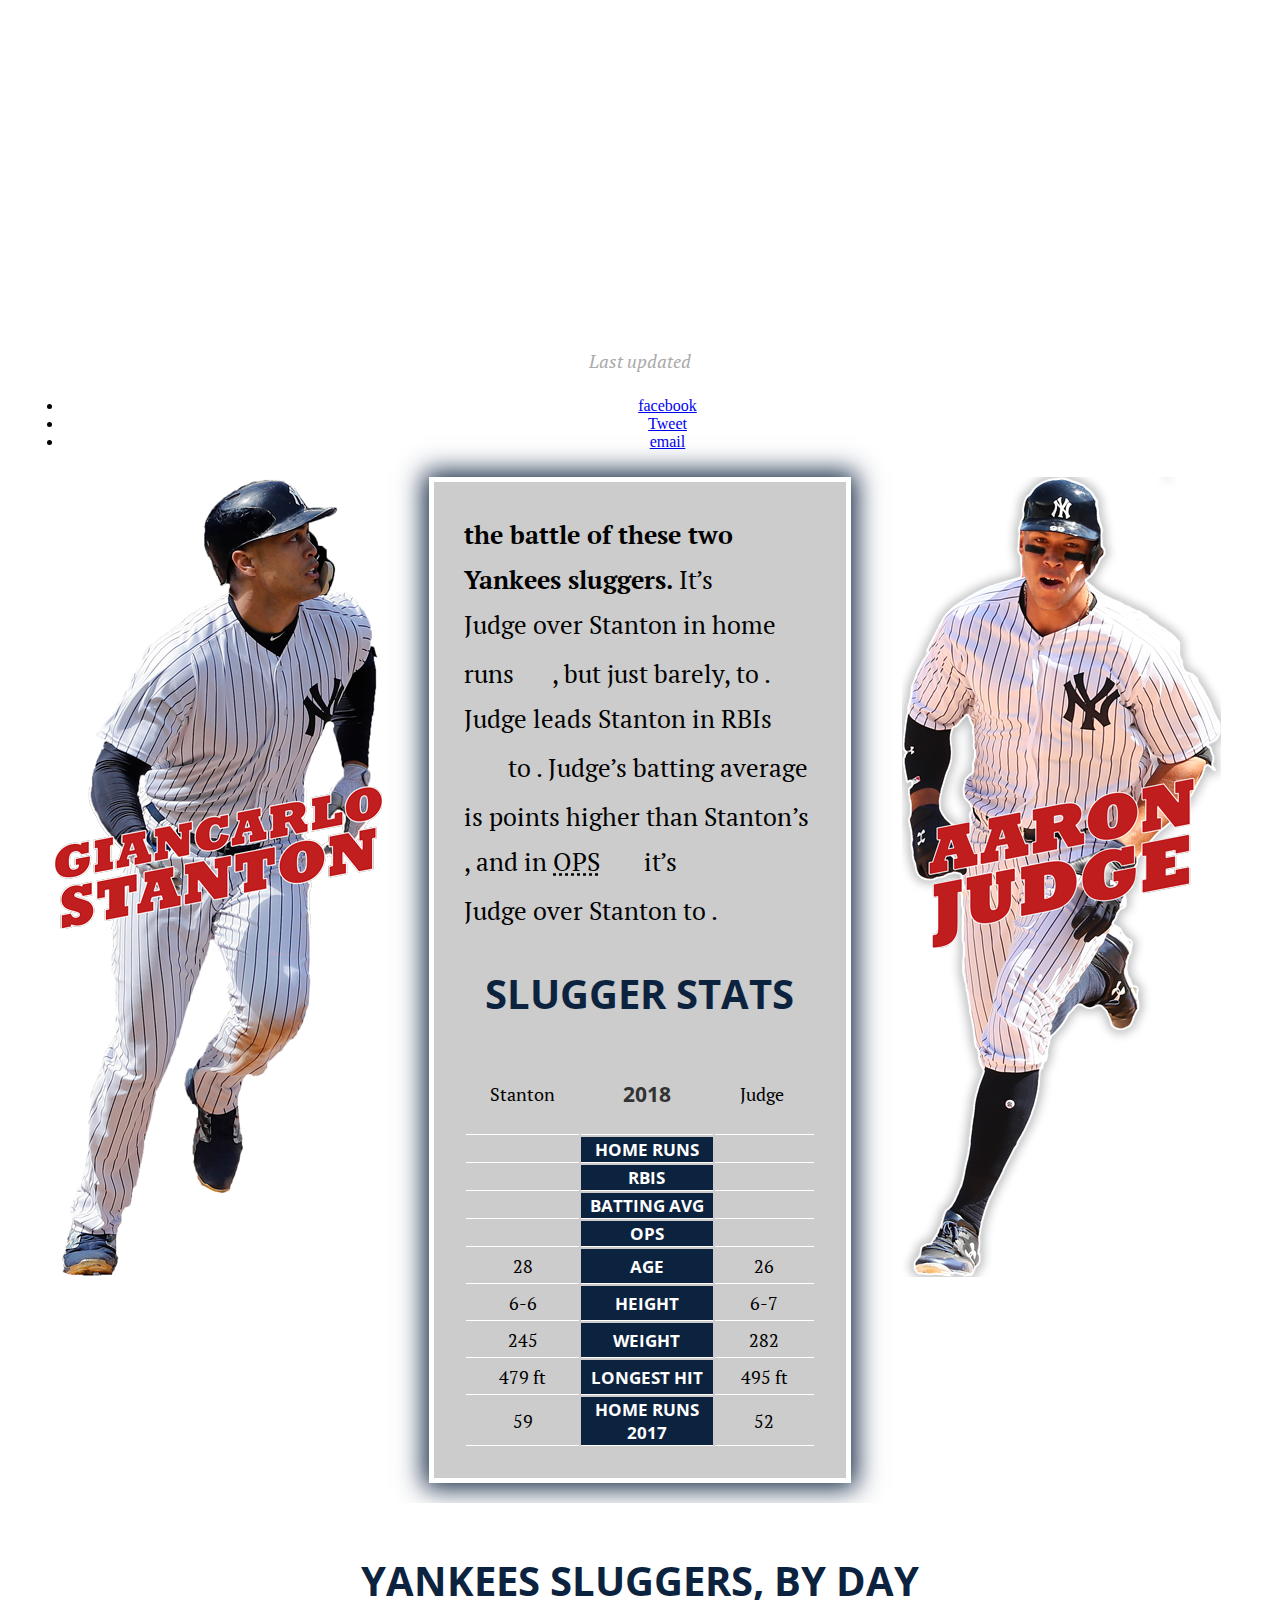
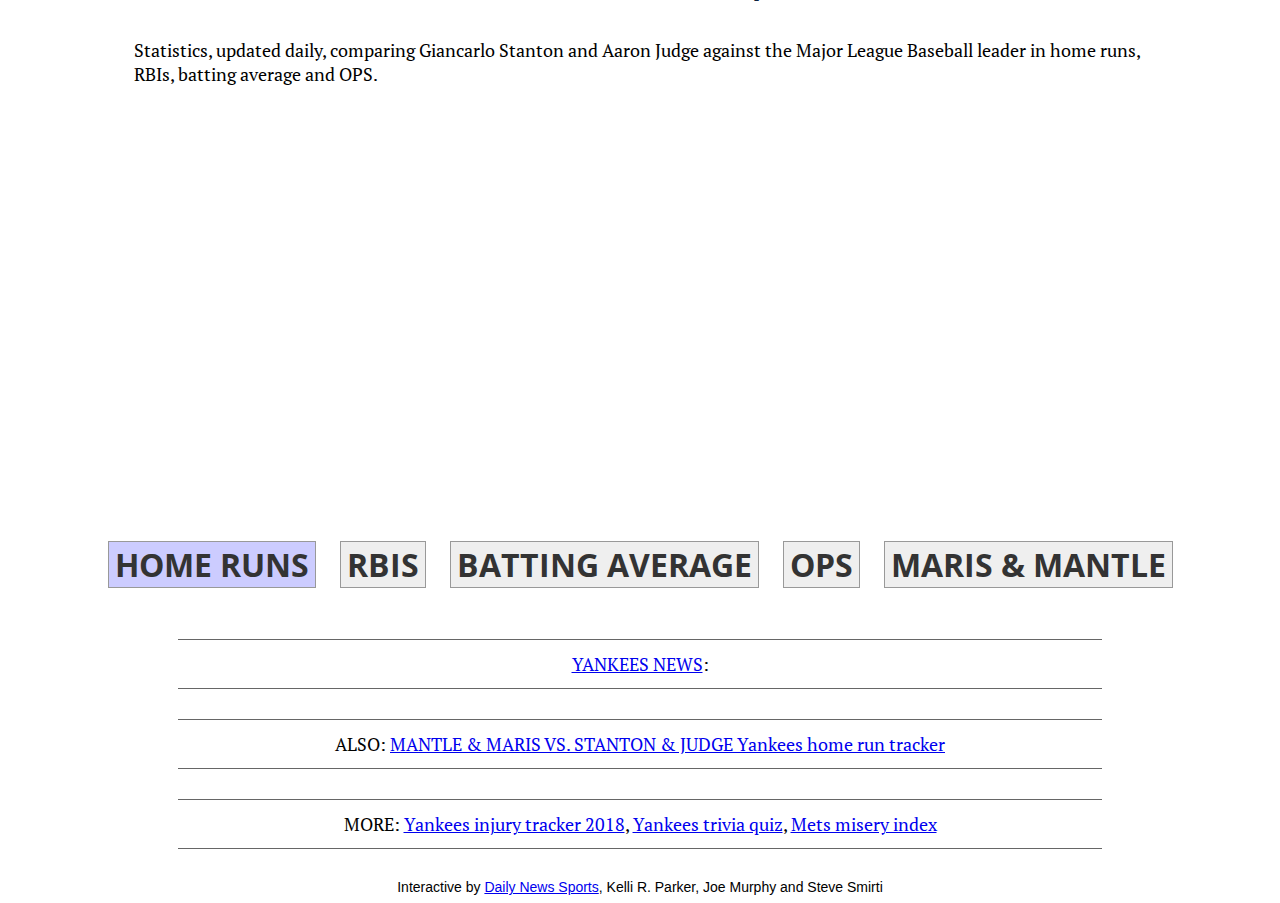
==== commit e3caafa8: "Fix ad place" ====
--- a/www/index.html
+++ b/www/index.html
@@ -206,13 +206,14 @@
                 </table>
             </section>
 
-			<div class="ad center">
-				<div id='div-gpt-ad-1423507761396-4'>
-					<script> googletag.cmd.push(function() { googletag.display('div-gpt-ad-1423507761396-4'); });</script>
+            <section id="bottom-chart">
+
+				<div class="ad center">
+					<div id='div-gpt-ad-1423507761396-4'>
+						<script> googletag.cmd.push(function() { googletag.display('div-gpt-ad-1423507761396-4'); });</script>
+					</div>
 				</div>
-			</div>
-
-            <section id="bottom-chart">
+
                 <h2>Yankees sluggers, by&nbsp;day</h2>
                 <p>
                     Statistics, updated daily, comparing Giancarlo Stanton and Aaron Judge against the Major League Baseball leader in
